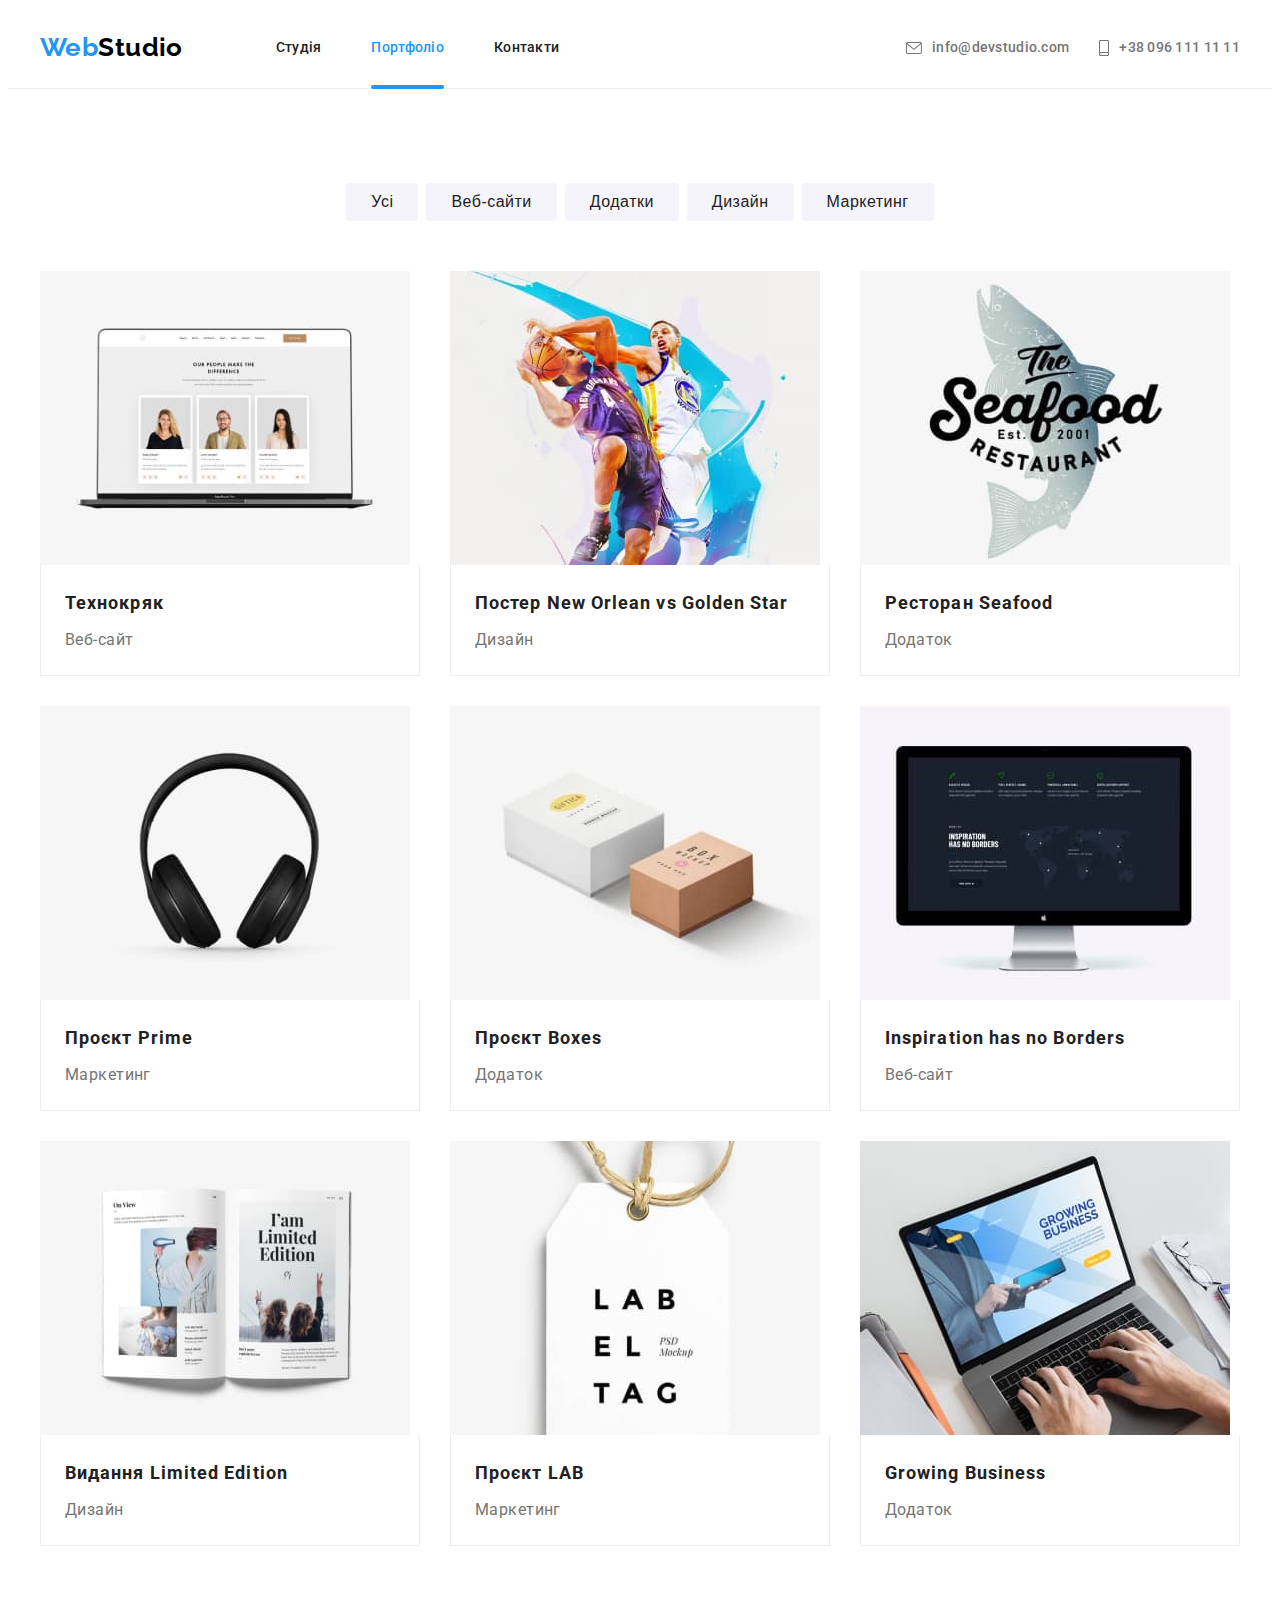
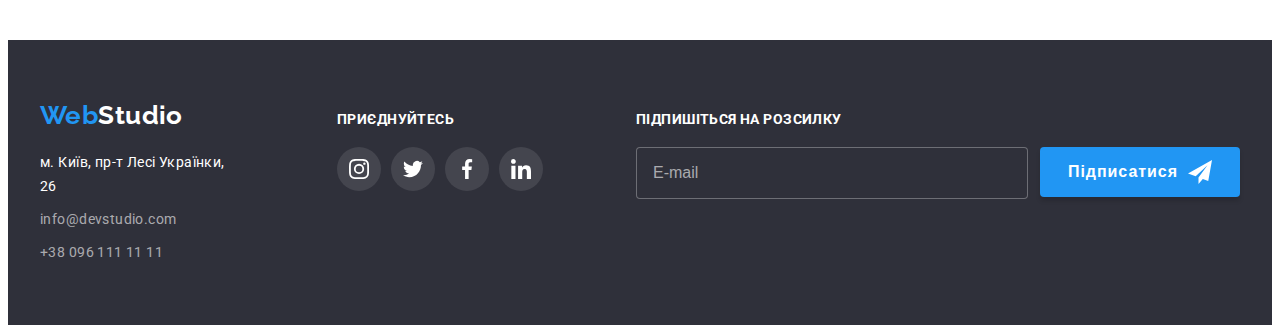
==== portfolio.html @ 3e754201 "clone" ====
<!DOCTYPE html>
<html lang="uk">
  <head>
    <meta charset="UTF-8" />
    <meta http-equiv="X-UA-Compatible" content="IE=edge" />
    <meta name="viewport" content="width=device-width, initial-scale=1.0" />
    <title>Портфоліо</title>
    <link rel="preconnect" href="https://fonts.googleapis.com" />
    <link rel="preconnect" href="https://fonts.gstatic.com" crossorigin />
    <link
      href="https://fonts.googleapis.com/css2?family=Raleway:wght@700&family=Roboto:wght@400;500;700;900&display=swap"
      rel="stylesheet"
    />
    <link
      rel="stylesheet"
      href="https://cdnjs.cloudflare.com/ajax/libs/modern-normalize/1.1.0/modern-normalize.min.css"
      integrity="sha512-wpPYUAdjBVSE4KJnH1VR1HeZfpl1ub8YT/NKx4PuQ5NmX2tKuGu6U/JRp5y+Y8XG2tV+wKQpNHVUX03MfMFn9Q=="
      crossorigin="anonymous"
      referrerpolicy="no-referrer"
    />
    <link rel="stylesheet" href="./css/main.min.css" />
  </head>

  <body class="page">
    <!-- Header -->
    <header class="header">
      <div class="container header--container">
        <a href="./index.html" class="logo-header link" lang="en"
          ><span class="logo-header__accent">Web</span>Studio</a
        >

        <nav class="nav">
          <ul class="site-nav list">
            <li class="site-nav__item">
              <a href="./index.html" class="site-nav__link link">Студія</a>
            </li>
            <li class="site-nav__item">
              <a href="./portfolio.html" class="site-nav__link site-nav__link--current link">Портфоліо</a>
            </li>
            <li class="site-nav__item">
              <a href="#" class="site-nav__link link">Контакти</a>
            </li>
          </ul>
        </nav>

        <ul class="auth-nav list">
          <li class="auth-nav__item">
            <a href="mailto:info@devstudio.com" class="auth-nav__link link">
              <svg class="auth-nav__icon" width="16" height="12">
                <use href="./images/icons.svg#icon-mail"></use>
              </svg>

              info@devstudio.com
            </a>
          </li>

          <li class="auth-nav__item">
            <a href="tel:+380961111111" class="auth-nav__link link">
              <svg class="auth-nav__icon" width="10" height="16">
                <use href="./images/icons.svg#icon-tel"></use>
              </svg>
              +38 096 111 11 11</a
            >
          </li>
        </ul>
      </div>
    </header>

    <main>
      <!-- Filtr -->
      <section class="section">
        <div class="container filtr">
          <h1 class="visually-hidden">Портфоліо</h1>
          <ul class="filtr-list list">
            <li class="filtr-item">
              <button type="button" class="button secondary">Усі</button>
            </li>
            <li class="filtr-item">
              <button type="button" class="button secondary">Веб-сайти</button>
            </li>
            <li class="filtr-item">
              <button type="button" class="button secondary">Додатки</button>
            </li>
            <li class="filtr-item">
              <button type="button" class="button secondary">Дизайн</button>
            </li>
            <li class="filtr-item">
              <button type="button" class="button secondary">Маркетинг</button>
            </li>
          </ul>
        </div>

        <!-- Projects -->
        <div class="container projects">
          <ul class="projects-list list">
            <li class="projects-item">
              <a href="#" class="projects-link link">
                <div class="projects-thumb">
                  <img
                    class="projects-image"
                    src="./images/portfolio/project-one.jpg"
                    alt="Веб-сайт Технокряк"
                    width="370"
                    height="294"
                  />
                    <p class="projects-overlay-text">
                      Ресурс пропонує комплексні пропозиції з різним рівнем функціоналу та сервісів.
                      Все це дозволить відвідувачу отримати вичерпні відомості про компанію чи
                      приватну особу.
                    </p>
                </div>
                <div class="projects-name">
                  <h2 class="projects-title">Технокряк</h2>
                  <p class="projects-text">Веб-сайт</p>
                </div>
              </a>
            </li>

            <li class="projects-item">
              <a href="#" class="projects-link link">
                <div class="projects-thumb">
                  <img
                    class="projects-image"
                    src="./images/portfolio/project-two.jpg"
                    alt="Постер New Orlean vs Golden Star"
                    width="370"
                    height="294"
                  />
                    <p class="projects-overlay-text">
                      Ресурс пропонує комплексні пропозиції з різним рівнем функціоналу та сервісів.
                      Все це дозволить відвідувачу отримати вичерпні відомості про компанію чи
                      приватну особу.
                    </p>
                </div>
                
                <div class="projects-name">
                  <h2 class="projects-title">Постер New Orlean vs Golden Star</h2>
                  <p class="projects-text">Дизайн</p>
                </div>
              </a>
            </li>

            <li class="projects-item">
              <a href="#" class="projects-link link">
                <div class="projects-thumb">
                  <img
                    class="projects-image"
                    src="./images/portfolio/project-three.jpg"
                    alt="Ресторан Seafood"
                    width="370"
                    height="294"
                  />
                    <p class="projects-overlay-text">
                      Ресурс пропонує комплексні пропозиції з різним рівнем функціоналу та сервісів.
                      Все це дозволить відвідувачу отримати вичерпні відомості про компанію чи
                      приватну особу.
                    </p>
                </div>
                
                <div class="projects-name">
                  <h2 class="projects-title">Ресторан Seafood</h2>
                  <p class="projects-text">Додаток</p>
                </div>
              </a>
            </li>

            <li class="projects-item">
              <a href="#" class="projects-link link">
                <div class="projects-thumb">
                  <img
                    class="projects-image"
                    src="./images/portfolio/project-four.jpg"
                    alt="Проєкт Prime"
                    width="370"
                    height="294"
                  />
                    <p class="projects-overlay-text">
                      Ресурс пропонує комплексні пропозиції з різним рівнем функціоналу та сервісів.
                      Все це дозволить відвідувачу отримати вичерпні відомості про компанію чи
                      приватну особу.
                    </p>
                </div>

                <div class="projects-name">
                  <h2 class="projects-title">Проєкт Prime</h2>
                  <p class="projects-text">Маркетинг</p>
                </div>
              </a>
            </li>

            <li class="projects-item">
              <a href="#" class="projects-link link">
                <div class="projects-thumb">
                  <img
                    class="projects-image"
                    src="./images/portfolio/project-five.jpg"
                    alt="Проєкт Boxes"
                    width="370"
                    height="294"
                  />
                    <p class="projects-overlay-text">
                      Ресурс пропонує комплексні пропозиції з різним рівнем функціоналу та сервісів.
                      Все це дозволить відвідувачу отримати вичерпні відомості про компанію чи
                      приватну особу.
                    </p>
                </div>

                <div class="projects-name">
                  <h2 class="projects-title">Проєкт Boxes</h2>
                  <p class="projects-text">Додаток</p>
                </div>
              </a>
            </li>

            <li class="projects-item">
              <a href="#" class="projects-link link">
                <div class="projects-thumb">
                  <img
                    class="projects-image"
                    src="./images/portfolio/project-six.jpg"
                    alt="Inspiration has no Borders"
                    width="370"
                    height="294"
                  />
                    <p class="projects-overlay-text">
                      Ресурс пропонує комплексні пропозиції з різним рівнем функціоналу та сервісів.
                      Все це дозволить відвідувачу отримати вичерпні відомості про компанію чи
                      приватну особу.
                    </p>
                </div>

                <div class="projects-name">
                  <h2 class="projects-title">Inspiration has no Borders</h2>
                  <p class="projects-text">Веб-сайт</p>
                </div>
              </a>
            </li>

            <li class="projects-item">
              <a href="#" class="projects-link link">
                <div class="projects-thumb">
                  <img
                    class="projects-image"
                    src="./images/portfolio/project-seven.jpg"
                    alt="Видання Limited Edition"
                    width="370"
                    height="294"
                  />
                    <p class="projects-overlay-text">
                      Ресурс пропонує комплексні пропозиції з різним рівнем функціоналу та сервісів.
                      Все це дозволить відвідувачу отримати вичерпні відомості про компанію чи
                      приватну особу.
                    </p>
                </div>

                <div class="projects-name">
                  <h2 class="projects-title">Видання Limited Edition</h2>
                  <p class="projects-text">Дизайн</p>
                </div>
              </a>
            </li>

            <li class="projects-item">
              <a href="#" class="projects-link link">
                <div class="projects-thumb">
                  <img
                    class="projects-image"
                    src="./images/portfolio/project-eight.jpg"
                    alt="Проєкт LAB"
                    width="370"
                    height="294"
                  />
                    <p class="projects-overlay-text">
                      Ресурс пропонує комплексні пропозиції з різним рівнем функціоналу та сервісів.
                      Все це дозволить відвідувачу отримати вичерпні відомості про компанію чи
                      приватну особу.
                    </p>
                </div>
                <div class="projects-name">
                  <h2 class="projects-title">Проєкт LAB</h2>
                  <p class="projects-text">Маркетинг</p>
                </div>
              </a>
            </li>

            <li class="projects-item">
              <a href="#" class="projects-link link">
                <div class="projects-thumb">
                  <img
                    class="projects-image"
                    src="./images/portfolio/project-nine.jpg"
                    alt="Growing Business"
                    width="370"
                    height="294"
                  />
                    <p class="projects-overlay-text">
                      Ресурс пропонує комплексні пропозиції з різним рівнем функціоналу та сервісів.
                      Все це дозволить відвідувачу отримати вичерпні відомості про компанію чи
                      приватну особу.
                    </p>
                </div>

                <div class="projects-name">
                  <h2 class="projects-title">Growing Business</h2>
                  <p class="projects-text">Додаток</p>
                </div>
              </a>
            </li>
          </ul>
        </div>
      </section>
    </main>

    <!-- Footer -->
    <footer class="page-footer">
      <div class="footer container">
        <div class="section-adress">
          <a href="./index.html" class="logo-footer link" lang="en"
            ><span class="accent">Web</span>Studio</a
          >

          <address>
            <ul class="adress-list list">
              <li class="adress-item">
                <a
                  href="https://goo.gl/maps/Ga38fahrQ6ZwUitU9"
                  target="_blank"
                  rel="noopener noreferrer"
                  class="adress-map link"
                  >м. Київ, пр-т Лесі Українки, 26</a
                >
              </li>

              <li class="adress-item">
                <a href="mailto:info@devstudio.com" class="auth-mail link">info@devstudio.com</a>
              </li>

              <li class="adress-item">
                <a href="tel:+380961111111" class="auth-tel link">+38 096 111 11 11</a>
              </li>
            </ul>
          </address>
        </div>

        <div>
          <span class="active-social">Приєднуйтесь</span>
          <ul class="footer-social-list list">
            <li class="footer-social-item">
              <a href="#" target="_blank" rel="noopener noreferrer" class="footer-social-link">
                <svg width="20" height="20" class="social-icon">
                  <use href="./images/icons.svg#icon-instagram"></use>
                </svg>
              </a>
            </li>

            <li class="footer-social-item">
              <a href="#" target="_blank" rel="noopener noreferrer" class="footer-social-link">
                <svg width="20" height="20" class="social-icon">
                  <use href="./images/icons.svg#icon-twitter"></use>
                </svg>
              </a>
            </li>

            <li class="footer-social-item">
              <a href="#" target="_blank" rel="noopener noreferrer" class="footer-social-link">
                <svg width="20" height="20" class="social-icon">
                  <use href="./images/icons.svg#icon-facebook"></use>
                </svg>
              </a>
            </li>

            <li class="footer-social-item">
              <a href="#" target="_blank" rel="noopener noreferrer" class="footer-social-link">
                <svg width="20" height="20" class="social-icon">
                  <use href="./images/icons.svg#icon-linkedin"></use>
                </svg>
              </a>
            </li>
          </ul>
        </div>
        <div class="push">
          <span class="push-mail">Підпишіться на розсилку</span>
          <form class="footer-form js-speaker-form">
            <label class="footer-label">
              <input type="email" name="email" class="footer-input" placeholder="E-mail" />
            </label>
            <button type="submit" class="button primary push">
              Підписатися
              <svg width="24" height="24" class="push-icon">
                <use href="./images/icons.svg#icon-send"></use>
              </svg>
            </button>
          </form>
        </div>
      </div>
    </footer>
  </body>
</html>
---- css/main.min.css ----
:root{--primary-text-color: #757575;--title-text-color: #212121;--accent-color: #2196f3;--white-color: #ffffff;--background-grey-color: #f5f4fa;--footer-background-color: #2f303a;--black-color: #000000;--black-opacity-color: rgba(255, 255, 255, 0.6);--modal-comment-placeholder: rgba(117, 117, 117, 0.5);--background-active-button: #188ce8;--background-footer-icon: rgba(255, 255, 255, 0.1);--background-item-work: rgba(47, 48, 58, 0.8);--background-hero: #c4c4c4;--background-item-projects: rgba(33, 150, 243, 0.9);--background-backdrop: rgba(0, 0, 0, 0.2);--projects-border-color: #eeeeee;--client-icon-color: #afb1b8;--border-color-btn-modal: rgba(0, 0, 0, 0.1);--border-color-btn-push-mail: rgba(255, 255, 255, 0.3);--border-modal-input: rgba(33, 33, 33, 0.2);--button-shadow: 0px 4px 4px rgba(0, 0, 0, 0.15);--team-card-shadow: 0px 1px 3px rgba(0, 0, 0, 0.12), 0px 1px 1px rgba(0, 0, 0, 0.14), 0px 2px 1px rgba(0, 0, 0, 0.2);--project-card-shadow: 0px 1px 1px rgba(0, 0, 0, 0.12), 0px 4px 4px rgba(0, 0, 0, 0.06), 1px 4px 6px rgba(0, 0, 0, 0.16);--filtr-card-shadow: 0px 3px 1px rgba(0, 0, 0, 0.1), 0px 1px 2px rgba(0, 0, 0, 0.08), 0px 2px 2px rgba(0, 0, 0, 0.12);--modal-shadow: 0px 1px 3px rgba(0, 0, 0, 0.12), 0px 1px 1px rgba(0, 0, 0, 0.14), 0px 2px 1px rgba(0, 0, 0, 0.2);--list-gap: 30px;--social-gap: 10px;--filtr-gap: 8px;--timing-function: cubic-bezier(0.4, 0, 0.2, 1)}.button.secondary,.button.primary{border-radius:4px;color:var(--title-text-color);background-color:var(--white-color);text-align:center;border:none}.section-title,.team__title,.work__title,.feature__title{margin-bottom:50px;color:var(--title-text-color);font-size:36px;line-height:1.17;text-align:center}.container{margin-left:auto;margin-right:auto;padding-left:15px;padding-right:15px;width:1200px}.section{padding-top:94px;padding-bottom:94px}.link{text-decoration:none;text-transform:none}.list{margin:0;padding:0;list-style:none}.button{border-radius:4px;color:var(--title-text-color);background-color:var(--white-color);text-align:center;border:none}.section-title{margin-bottom:50px;color:var(--title-text-color);font-size:36px;line-height:1.17;text-align:center}body{background-color:var(--white-color);color:var(--primary-text-color);font-family:"Roboto",sans-serif;font-size:14px;line-height:1.71;letter-spacing:.03em}h1,h2,h3,h4,h5,h6,p{margin-top:0;margin-bottom:0}img{display:block;max-width:100%;height:auto}button{cursor:pointer}.visually-hidden{position:absolute;white-space:nowrap;width:1px;height:1px;overflow:hidden;border:0;padding:0;clip:rect(0 0 0 0);-webkit-clip-path:inset(50%);clip-path:inset(50%);margin:-1px}header{border-bottom:1px solid #ececec}.header--container{display:flex;align-items:center}.logo-header{margin-right:93px;padding-top:24px;padding-bottom:25px;color:var(--black-color);font-family:"Raleway",sans-serif;font-weight:700;font-size:26px;line-height:1.19}.logo-header__accent{color:var(--accent-color)}.nav{display:flex;align-items:center}.site-nav{display:flex;gap:50px}.site-nav__link{position:relative;display:block;padding-top:32px;padding-bottom:32px;color:var(--title-text-color);font-weight:500;font-size:14px;line-height:1.14;letter-spacing:.02em;transition:color 250ms var(--timing-function)}.site-nav__link::after,.site-nav__link--current::after{position:absolute;bottom:-1px;left:0;width:100%;height:4px;content:"";background-color:var(--accent-color);border-radius:2px;transform:scaleX(0);transition:transform 250ms var(--timing-function)}.site-nav__link--current::after{transform:scaleX(1)}.site-nav__link:hover::after,.site-nav__link:focus::after{transform:scaleX(1)}.site-nav__link:hover,.site-nav__link:focus,.site-nav__link--current{color:var(--accent-color)}.auth-nav{display:flex;gap:30px;margin-left:auto}.auth-nav__link{display:flex;align-items:center;padding-top:32px;padding-bottom:32px;color:var(--primary-text-color);font-weight:500;font-size:14px;line-height:1.14;letter-spacing:.02em;transition:color 250ms var(--timing-function)}.auth-nav__link:hover,.auth-nav__link:focus{color:var(--accent-color)}.auth-nav__icon{margin-right:10px;fill:currentColor;transition:fill 250ms var(--timing-function)}.auth-nav__icon:hover,.auth-nav__icon:focus{fill:var(--accent-color)}.hero{padding-top:200px;padding-bottom:200px;margin-left:auto;margin-right:auto;height:600px;max-width:1600px;background-color:var(--background-hero);background-image:linear-gradient(to right, rgba(47, 48, 58, 0.4), rgba(47, 48, 58, 0.4)),url(../images/hero-background.jpg);background-position:center;background-color:var(--footer-background-color);text-align:center}.hero__title{margin-bottom:30px;color:var(--white-color);font-weight:900;font-size:44px;line-height:1.36;letter-spacing:.06em;text-transform:uppercase}.feature{padding-bottom:0}.feature__list{display:flex;gap:var(--list-gap)}.feature__item{flex-basis:calc((100% - 3*var(--list-gap))/4)}.feature__icon{display:flex;justify-content:center;align-items:center;margin-bottom:30px;height:120px;background-color:var(--background-grey-color)}.feature__title{margin-bottom:10px;color:var(--title-text-color);font-size:14px;line-height:1.14;text-transform:uppercase}.work__list{display:flex;gap:var(--list-gap)}.work__item{flex-basis:calc((100% - 2*var(--list-gap))/3)}.work-thumb{position:relative}.work-thumb__text{position:absolute;width:100%;bottom:0;right:0;padding-top:27px;padding-bottom:27px;font-weight:700;line-height:1.14;text-align:center;text-transform:uppercase;color:var(--white-color);background-color:var(--background-item-work)}.team{background-color:var(--background-grey-color)}.team__list{display:flex;gap:var(--list-gap)}.team__item{flex-basis:calc((100% - 3*var(--list-gap))/4);background-color:var(--white-color);box-shadow:var(--team-card-shadow);border-radius:0px 0px 4px 4px}.team__card{padding:30px 32px;text-align:center}.team__card-title{margin-bottom:10px;color:var(--title-text-color);font-weight:500;font-size:16px;line-height:1.19}.team__card-text{margin-bottom:16px;font-size:16px;line-height:1.19}.team-social{display:flex;gap:var(--social-gap);justify-content:center}.team-social__item{flex-basis:calc((100% - 3*var(--social-gap))/4)}.team-social__link{display:flex;justify-content:center;align-items:center;width:44px;height:44px;color:var(--client-icon-color);background-color:var(--white-color);border-radius:50%;transition:background-color 250ms var(--timing-function)}.team-social__link svg{transition:fill 250ms var(--timing-function)}.team-social__link:hover,.team-social__link:focus{background-color:var(--background-active-button)}.team-social__link:hover svg,.team-social__link:focus svg{fill:var(--white-color)}.team-social__icon{fill:currentColor}.client-list{display:flex;justify-content:center;gap:var(--list-gap)}.client-item{flex-basis:calc((100% - 5*var(--list-gap))/6)}.client-link{display:flex;justify-content:center;align-items:center;height:92px;border:1px solid var(--client-icon-color);border-radius:4px;color:var(--client-icon-color);transition:border 250ms var(--timing-function)}.client-link:hover,.client-link:focus{border:1px solid var(--accent-color)}.client-icon{fill:currentColor}.client-link svg{transition:color 250ms var(--timing-function)}.client-link:hover svg,.client-link:focus svg{color:var(--accent-color)}.page-footer{padding-top:60px;padding-bottom:60px;color:var(--white-color);background-color:var(--footer-background-color)}.footer{display:flex;align-items:baseline;gap:93px}.logo-footer{display:inline-block;margin-bottom:20px;color:var(--white-color);font-family:"Raleway",sans-serif;font-weight:700;font-size:26px;line-height:1.19}.accent{color:var(--accent-color)}.adress-map{color:var(--white-color);font-style:normal;transition:color 250ms var(--timing-function)}.adress-item:not(:last-child){margin-bottom:9px}.auth-mail,.auth-tel{color:var(--black-opacity-color);font-style:normal;transition:color 250ms var(--timing-function)}.adress-map:hover,.adress-map:focus,.auth-mail:hover,.auth-mail:focus,.auth-tel:hover,.auth-tel:focus{color:var(--accent-color)}.active-social{display:block;margin-bottom:20px;font-weight:700;line-height:1.1429;letter-spacing:.03em;text-transform:uppercase}.footer-social-list{display:flex;gap:var(--social-gap);justify-content:center}.footer-social-item{flex-basis:calc((100% - 3*var(--social-gap))/4)}.footer-social-link{display:flex;justify-content:center;align-items:center;width:44px;height:44px;color:var(--white-color);background-color:var(--background-footer-icon);border-radius:50%;transition:background-color 250ms var(--timing-function)}.social-icon{fill:currentColor}.footer-social-link:hover,.footer-social-link:focus{background-color:var(--background-active-button)}.push-mail{display:block;margin-bottom:20px;font-weight:700;line-height:1.1429;letter-spacing:.03em;text-transform:uppercase}.footer-form{display:flex}.footer-label{margin-right:12px}.footer-input{width:358px;padding:15px 16px;border:1px solid var(--border-color-btn-push-mail);border-radius:4px;background-color:var(--footer-background-color);transition:border-color 250ms var(--timing-function),outline 250ms var(--timing-function)}.footer-input:focus{border-color:var(--accent-color);outline:var(--accent-color)}.footer-input::-moz-placeholder{font-size:16px;line-height:1.25;color:var(--black-opacity-color)}.footer-input:-ms-input-placeholder{font-size:16px;line-height:1.25;color:var(--black-opacity-color)}.footer-input::placeholder,.footer-input{font-size:16px;line-height:1.25;color:var(--black-opacity-color)}.push-icon{margin-left:10px}.button.primary{min-width:216px;height:50px;color:var(--white-color);background-color:var(--accent-color);font-weight:700;font-size:16px;line-height:1.88;letter-spacing:.06em;box-shadow:var(--button-shadow);transition:background-color 250ms var(--timing-function),box-shadow 250ms var(--timing-function)}.button.primary:hover,.button.primary:focus{background-color:var(--background-active-button);box-shadow:var(--button-shadow)}.button.push{min-width:200px;display:flex;justify-content:center;align-items:center}.button.push:hover,.button.push:focus{background-color:var(--background-active-button);box-shadow:var(--button-shadow)}.button.secondary{padding:6px 25px;color:var(--title-text-color);background-color:var(--background-grey-color);font-weight:500;font-size:16px;line-height:1.63;letter-spacing:.03em;transition:color 250ms var(--timing-function),background-color 250ms var(--timing-function),box-shadow 250ms var(--timing-function)}.button.secondary:hover,.button.secondary:focus{color:var(--white-color);background-color:var(--accent-color);box-shadow:var(--filtr-card-shadow)}.backdrop{position:fixed;top:0;left:0;width:100%;height:100%;background-color:var(--background-backdrop);opacity:1;transition:opacity 250ms var(--timing-function),visibility 250ms var(--timing-function)}.backdrop.is-hidden{opacity:0;visibility:hidden;pointer-events:none}.modal{position:absolute;top:50%;left:50%;transform:translate(-50%, -50%) scale(1);min-width:528px;min-height:581px;padding:40px;background-color:var(--white-color);box-shadow:var(--modal-shadow);border-radius:4px;opacity:1;transition:transform 250ms var(--timing-function),opacity 250ms var(--timing-function)}.backdrop.is-hidden .modal{transform:translate(-50%, -50%) scale(0);opacity:0}.modal-button{position:absolute;top:8px;right:8px;display:flex;justify-content:center;align-items:center;width:30px;height:30px;background-color:var(--white-color);border:1px solid var(--border-color-btn-modal);border-radius:50%;transition:color 250ms var(--timing-function)}.modal-button:hover,.modal-button:focus{color:var(--accent-color)}.modal-icon-close{fill:currentColor}.modal-text{display:block;margin-bottom:12px;font-size:20px;line-height:1.15;color:var(--title-text-color);text-align:center}.modal-field{display:flex;position:relative;flex-direction:column;margin-bottom:10px;font-size:12px;line-height:1.1667;letter-spacing:.01em}.modal-field:nth-of-type(4n){margin-bottom:20px}.modal-field:focus-within>.modal-icon{fill:var(--accent-color)}.modal-label{margin-bottom:4px}.modal-input{padding:11px 40px;border:1px solid var(--border-modal-input);border-radius:4px;transition:border-color 250ms var(--timing-function),outline 250ms var(--timing-function)}.modal-input:focus{border-color:var(--accent-color);outline:var(--accent-color)}.modal-icon{position:absolute;top:50%;left:12px;fill:var(--title-text-color);transition:fill 250ms var(--timing-function)}.modal-comment{margin-top:4px;width:448px;height:120px;resize:none;border:1px solid var(--border-modal-input);border-radius:4px;padding:12px 16px;transition:border-color 250ms var(--timing-function),outline 250ms var(--timing-function)}.modal-comment::-moz-placeholder{font-size:12px;line-height:14px;letter-spacing:.01em;color:var(--modal-comment-placeholder)}.modal-comment:-ms-input-placeholder{font-size:12px;line-height:14px;letter-spacing:.01em;color:var(--modal-comment-placeholder)}.modal-comment::placeholder{font-size:12px;line-height:14px;letter-spacing:.01em;color:var(--modal-comment-placeholder)}.modal-comment:focus{border-color:var(--accent-color);outline:var(--accent-color)}.checkbox-field{display:flex;align-items:center;padding-left:11px;margin-bottom:30px}.checkbox{-webkit-appearance:none;-moz-appearance:none;appearance:none;position:absolute}.checkbox:checked+.checkbox-icon{background-color:var(--accent-color);border-color:rgba(0,0,0,0)}.checkbox:focus+.checkbox-icon{box-shadow:var(--button-shadow)}.checkbox-icon{display:inline-block;width:16px;height:15px;border:2px solid var(--title-text-color);border-radius:2px;cursor:pointer}.checkbox-label{margin-left:8px;margin-right:8px}.checkbox-link{position:relative;display:block;color:var(--accent-color);text-decoration:none}.checkbox-link::after{position:absolute;bottom:3px;left:0;content:"";width:100%;height:1px;background-color:var(--accent-color)}.modal-form .button{margin:0 auto}.filtr-list{display:flex;gap:8px;justify-content:center;margin-bottom:50px}.section .projects{padding-top:0}.projects-list{display:flex;flex-wrap:wrap;gap:var(--list-gap)}.projects-item{flex-basis:calc((100% - 2*var(--list-gap))/3)}.projects-link{display:block;transition:box-shadow 250ms var(--timing-function)}.projects-link:hover,.projects-link:focus{box-shadow:var(--project-card-shadow)}.projects-thumb{position:relative;overflow:hidden}.projects-overlay-text{position:absolute;top:0;width:100%;height:100%;display:flex;align-items:center;padding-left:24px;padding-right:24px;font-size:18px;line-height:1.55;color:var(--white-color);background-color:var(--background-item-projects);overflow:auto;transform:translateY(100%);transition:transform 250ms var(--timing-function)}.projects-link:hover .projects-overlay-text,.projects-link:focus .projects-overlay-text{transform:translateY(0)}.projects-name{padding:20px 24px;border:1px solid var(--projects-border-color);border-top:none}.projects-title{margin-bottom:4px;color:var(--title-text-color);font-size:18px;line-height:2;letter-spacing:.06em}.projects-text{color:var(--primary-text-color);font-size:16px;line-height:1.88}/*# sourceMappingURL=main.min.css.map */
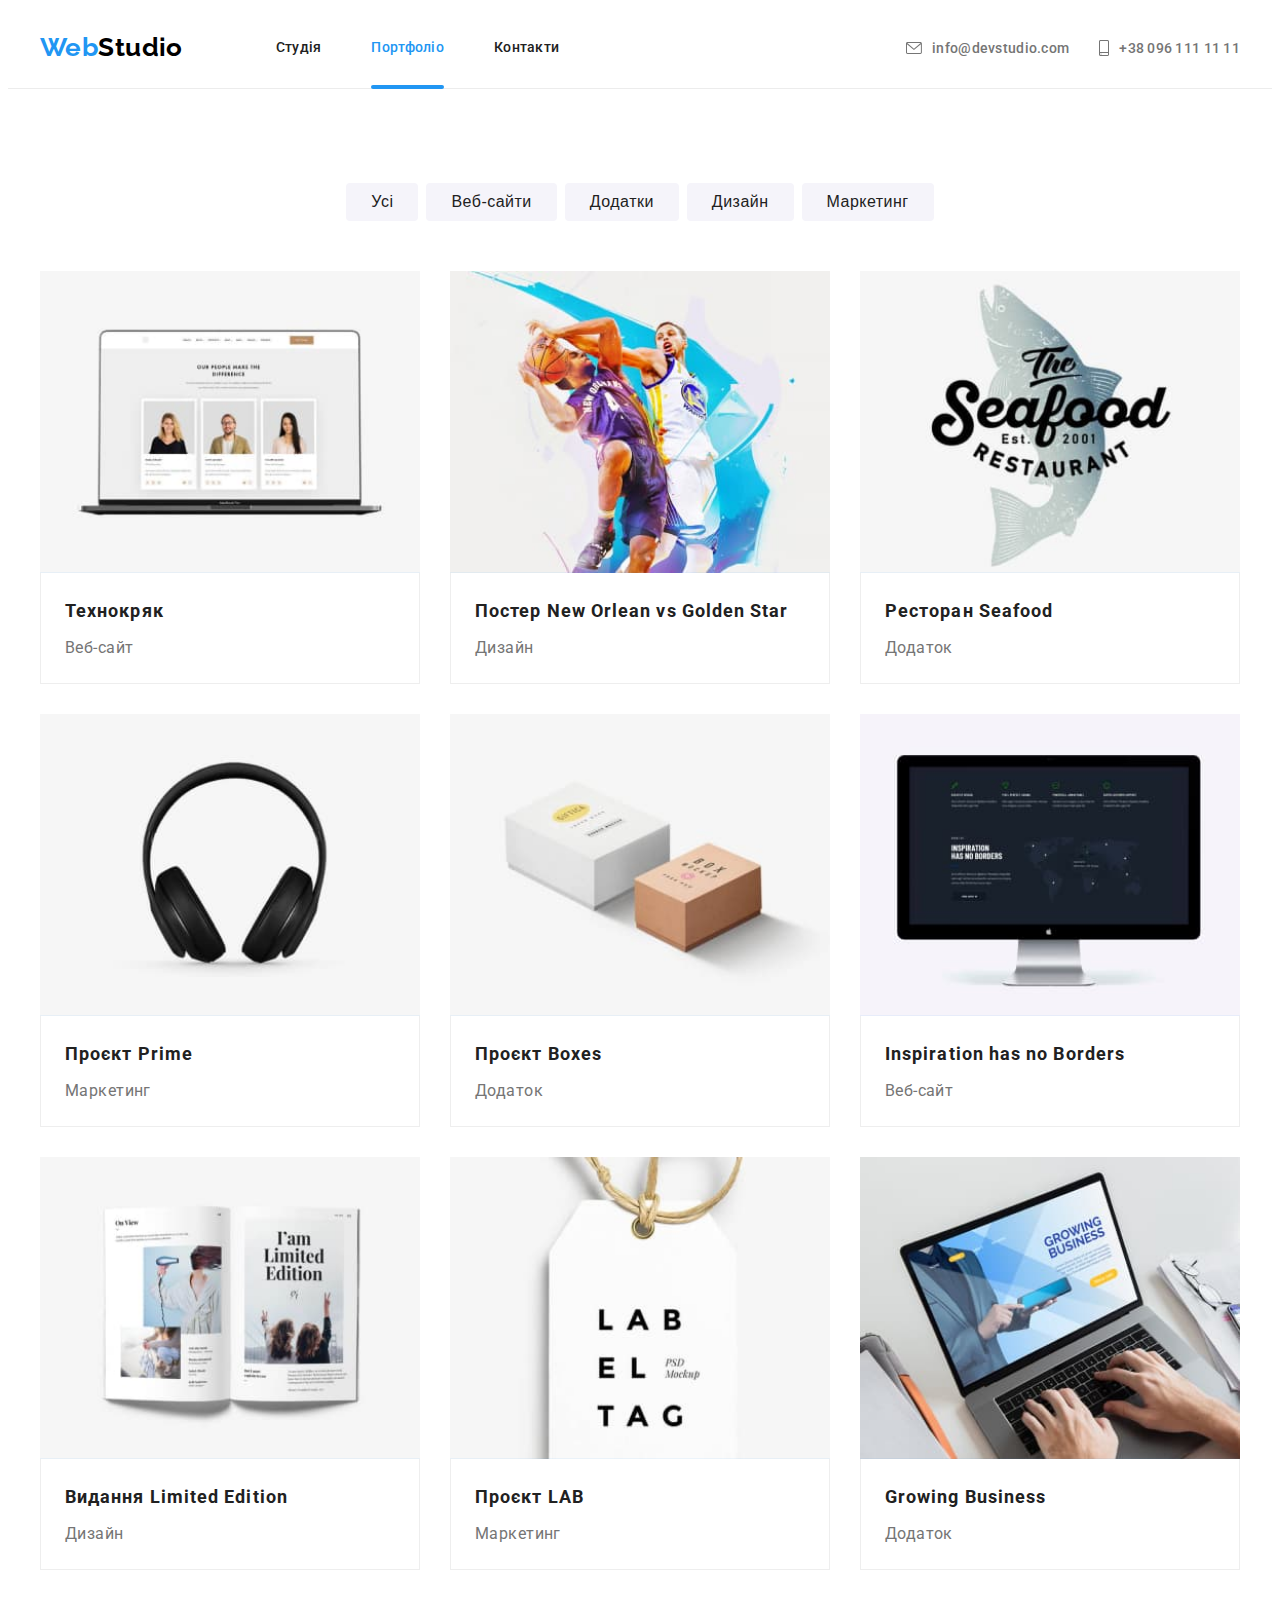
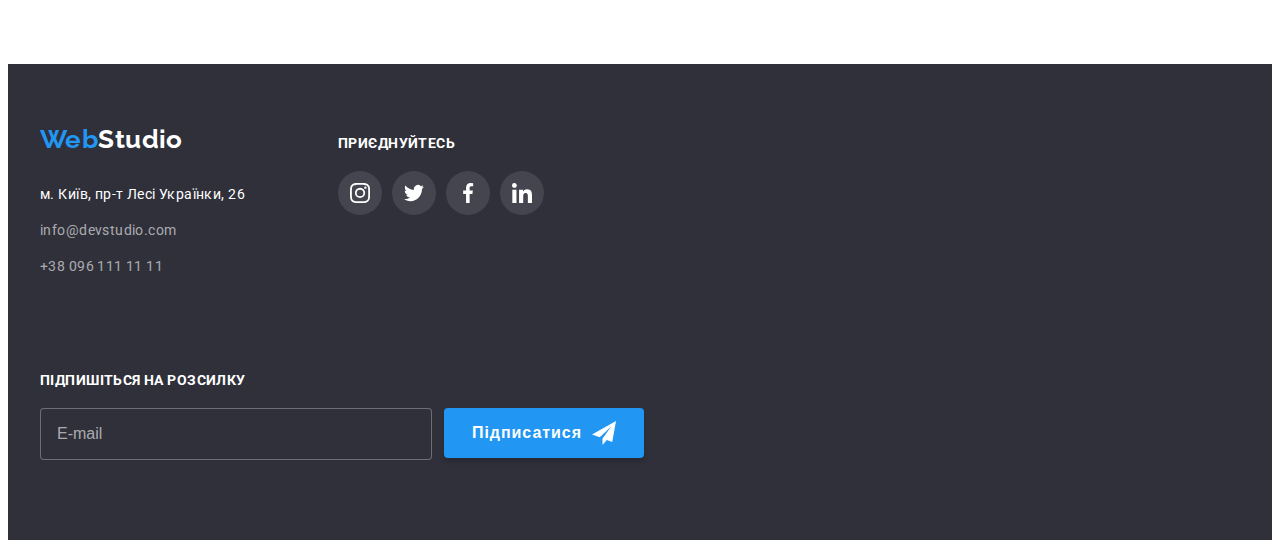
==== commit 7112ab09: "add filter (JS) in portfolio page" ====
--- a/portfolio.html
+++ b/portfolio.html
@@ -63,6 +63,50 @@
             >
           </li>
         </ul>
+        <button type="button" class="button menu-open" data-menu-open>
+          <svg width="40" height="40" class="menu-open__icon">
+            <use href="./images/icons.svg#icon-menu-open"></use>
+          </svg>
+        </button>
+      </div>
+
+      <div class="mob-menu is-hidden" data-menu>
+        <button type="button" class="button menu-close" data-menu-close>
+          <svg width="40" height="40" class="menu-close__icon">
+            <use href="./images/icons.svg#icon-menu-close"></use>
+          </svg>
+        </button>
+        <nav class="nav-menu">
+          <ul class="site-menu list">
+            <li class="site-menu__item">
+              <a href="./index.html" class="site-menu__link link"
+                >Студія</a
+              >
+            </li>
+            <li class="site-menu__item">
+              <a href="./portfolio.html" class="site-menu__link site-menu__link--current link">Портфоліо</a>
+            </li>
+            <li class="site-menu__item">
+              <a href="#" class="site-menu__link link">Контакти</a>
+            </li>
+          </ul>
+        </nav>
+        <ul class="auth-menu list">
+          <li class="auth-menu__item">
+            <a href="tel:+380961111111" class="auth-menu__link link tel"> +38 096 111 11 11</a>
+          </li>
+          <li class="auth-nav__item">
+            <a href="mailto:info@devstudio.com" class="auth-menu__link link mail">
+              info@devstudio.com
+            </a>
+          </li>
+        </ul>
+        <ul class="menu-social list">
+          <li class="menu-social__item"><a href="#" class="menu-social__link link">Instagram</a></li>
+          <li class="menu-social__item"><a href="#" class="menu-social__link link">Twitter</a></li>
+          <li class="menu-social__item"><a href="#" class="menu-social__link link">Facebook</a></li>
+          <li class="menu-social__item"><a href="#" class="menu-social__link link">LinkedIn</a></li>
+        </ul>
       </div>
     </header>
 
@@ -73,19 +117,19 @@
           <h1 class="visually-hidden">Портфоліо</h1>
           <ul class="filtr-list list">
             <li class="filtr-item">
-              <button type="button" class="button secondary">Усі</button>
+              <button type="button" class="button secondary" data-category="all">Усі</button>
             </li>
             <li class="filtr-item">
-              <button type="button" class="button secondary">Веб-сайти</button>
+              <button type="button" class="button secondary" data-category="web">Веб-сайти</button>
             </li>
             <li class="filtr-item">
-              <button type="button" class="button secondary">Додатки</button>
+              <button type="button" class="button secondary" data-category="app">Додатки</button>
             </li>
             <li class="filtr-item">
-              <button type="button" class="button secondary">Дизайн</button>
+              <button type="button" class="button secondary" data-category="design">Дизайн</button>
             </li>
             <li class="filtr-item">
-              <button type="button" class="button secondary">Маркетинг</button>
+              <button type="button" class="button secondary" data-category="marketing">Маркетинг</button>
             </li>
           </ul>
         </div>
@@ -93,16 +137,35 @@
         <!-- Projects -->
         <div class="container projects">
           <ul class="projects-list list">
-            <li class="projects-item">
-              <a href="#" class="projects-link link">
-                <div class="projects-thumb">
-                  <img
-                    class="projects-image"
-                    src="./images/portfolio/project-one.jpg"
+            <li class="projects-item" data-category="web">
+              <a href="#" class="projects-link link">
+                <div class="projects-thumb">
+                  <picture>
+                    <source
+                      srcset="./images/portfolio/project-one.jpg 1x, ./images/portfolio/project-one-2x.jpg 2x"
+                      media="(min-width: 1200px)"
+                    />
+                    <source
+                      srcset="
+                        ./images/portfolio/project-one-tab.jpg    1x,
+                        ./images/portfolio/project-one-tab-2x.jpg 2x
+                      "
+                      media="(min-width: 768px)"
+                    />
+                    <source
+                      srcset="
+                        ./images/portfolio/project-one-mob.jpg    1x,
+                        ./images/portfolio/project-one-mob-2x.jpg 2x
+                      "
+                      media="(max-width: 767px)"
+                    />
+                    <img
+                    class="projects-image"
+                    src="./images/portfolio/project-one-mob.jpg"
                     alt="Веб-сайт Технокряк"
-                    width="370"
-                    height="294"
-                  />
+                    width="450"
+                  />
+                  </picture>
                     <p class="projects-overlay-text">
                       Ресурс пропонує комплексні пропозиції з різним рівнем функціоналу та сервісів.
                       Все це дозволить відвідувачу отримати вичерпні відомості про компанію чи
@@ -116,16 +179,35 @@
               </a>
             </li>
 
-            <li class="projects-item">
-              <a href="#" class="projects-link link">
-                <div class="projects-thumb">
-                  <img
-                    class="projects-image"
-                    src="./images/portfolio/project-two.jpg"
+            <li class="projects-item" data-category="design">
+              <a href="#" class="projects-link link">
+                <div class="projects-thumb">
+                  <picture>
+                    <source
+                      srcset="./images/portfolio/project-two.jpg 1x, ./images/portfolio/project-two-2x.jpg 2x"
+                      media="(min-width: 1200px)"
+                    />
+                    <source
+                      srcset="
+                        ./images/portfolio/project-two-tab.jpg    1x,
+                        ./images/portfolio/project-two-tab-2x.jpg 2x
+                      "
+                      media="(min-width: 768px)"
+                    />
+                    <source
+                      srcset="
+                        ./images/portfolio/project-two-mob.jpg    1x,
+                        ./images/portfolio/project-two-mob-2x.jpg 2x
+                      "
+                      media="(max-width: 767px)"
+                    />
+                    <img
+                    class="projects-image"
+                    src="./images/portfolio/project-two-mob.jpg"
                     alt="Постер New Orlean vs Golden Star"
-                    width="370"
-                    height="294"
-                  />
+                    width="450"
+                  />
+                  </picture>
                     <p class="projects-overlay-text">
                       Ресурс пропонує комплексні пропозиції з різним рівнем функціоналу та сервісів.
                       Все це дозволить відвідувачу отримати вичерпні відомості про компанію чи
@@ -140,16 +222,35 @@
               </a>
             </li>
 
-            <li class="projects-item">
-              <a href="#" class="projects-link link">
-                <div class="projects-thumb">
-                  <img
-                    class="projects-image"
-                    src="./images/portfolio/project-three.jpg"
+            <li class="projects-item" data-category="app">
+              <a href="#" class="projects-link link">
+                <div class="projects-thumb">
+                  <picture>
+                    <source
+                      srcset="./images/portfolio/project-three.jpg 1x, ./images/portfolio/project-three-2x.jpg 2x"
+                      media="(min-width: 1200px)"
+                    />
+                    <source
+                      srcset="
+                        ./images/portfolio/project-three-tab.jpg    1x,
+                        ./images/portfolio/project-three-tab-2x.jpg 2x
+                      "
+                      media="(min-width: 768px)"
+                    />
+                    <source
+                      srcset="
+                        ./images/portfolio/project-three-mob.jpg    1x,
+                        ./images/portfolio/project-three-mob-2x.jpg 2x
+                      "
+                      media="(max-width: 767px)"
+                    />
+                    <img
+                    class="projects-image"
+                    src="./images/portfolio/project-three-mob.jpg"
                     alt="Ресторан Seafood"
-                    width="370"
-                    height="294"
-                  />
+                    width="450"
+                  />
+                  </picture>
                     <p class="projects-overlay-text">
                       Ресурс пропонує комплексні пропозиції з різним рівнем функціоналу та сервісів.
                       Все це дозволить відвідувачу отримати вичерпні відомості про компанію чи
@@ -164,16 +265,35 @@
               </a>
             </li>
 
-            <li class="projects-item">
-              <a href="#" class="projects-link link">
-                <div class="projects-thumb">
-                  <img
-                    class="projects-image"
-                    src="./images/portfolio/project-four.jpg"
+            <li class="projects-item" data-category="marketing">
+              <a href="#" class="projects-link link">
+                <div class="projects-thumb">
+                  <picture>
+                    <source
+                      srcset="./images/portfolio/project-four.jpg 1x, ./images/portfolio/project-four-2x.jpg 2x"
+                      media="(min-width: 1200px)"
+                    />
+                    <source
+                      srcset="
+                        ./images/portfolio/project-four-tab.jpg    1x,
+                        ./images/portfolio/project-four-tab-2x.jpg 2x
+                      "
+                      media="(min-width: 768px)"
+                    />
+                    <source
+                      srcset="
+                        ./images/portfolio/project-four-mob.jpg    1x,
+                        ./images/portfolio/project-four-mob-2x.jpg 2x
+                      "
+                      media="(max-width: 767px)"
+                    />
+                    <img
+                    class="projects-image"
+                    src="./images/portfolio/project-four-mob.jpg"
                     alt="Проєкт Prime"
-                    width="370"
-                    height="294"
-                  />
+                    width="450"
+                  />
+                  </picture>
                     <p class="projects-overlay-text">
                       Ресурс пропонує комплексні пропозиції з різним рівнем функціоналу та сервісів.
                       Все це дозволить відвідувачу отримати вичерпні відомості про компанію чи
@@ -188,16 +308,35 @@
               </a>
             </li>
 
-            <li class="projects-item">
-              <a href="#" class="projects-link link">
-                <div class="projects-thumb">
-                  <img
-                    class="projects-image"
-                    src="./images/portfolio/project-five.jpg"
+            <li class="projects-item" data-category="app">
+              <a href="#" class="projects-link link">
+                <div class="projects-thumb">
+                  <picture>
+                    <source
+                      srcset="./images/portfolio/project-five.jpg 1x, ./images/portfolio/project-five-2x.jpg 2x"
+                      media="(min-width: 1200px)"
+                    />
+                    <source
+                      srcset="
+                        ./images/portfolio/project-five-tab.jpg    1x,
+                        ./images/portfolio/project-five-tab-2x.jpg 2x
+                      "
+                      media="(min-width: 768px)"
+                    />
+                    <source
+                      srcset="
+                        ./images/portfolio/project-five-mob.jpg    1x,
+                        ./images/portfolio/project-five-mob-2x.jpg 2x
+                      "
+                      media="(max-width: 767px)"
+                    />
+                    <img
+                    class="projects-image"
+                    src="./images/portfolio/project-five-mob.jpg"
                     alt="Проєкт Boxes"
-                    width="370"
-                    height="294"
-                  />
+                    width="450"
+                  />
+                  </picture>
                     <p class="projects-overlay-text">
                       Ресурс пропонує комплексні пропозиції з різним рівнем функціоналу та сервісів.
                       Все це дозволить відвідувачу отримати вичерпні відомості про компанію чи
@@ -212,16 +351,35 @@
               </a>
             </li>
 
-            <li class="projects-item">
-              <a href="#" class="projects-link link">
-                <div class="projects-thumb">
-                  <img
-                    class="projects-image"
-                    src="./images/portfolio/project-six.jpg"
+            <li class="projects-item" data-category="web">
+              <a href="#" class="projects-link link">
+                <div class="projects-thumb">
+                  <picture>
+                    <source
+                      srcset="./images/portfolio/project-six.jpg 1x, ./images/portfolio/project-six-2x.jpg 2x"
+                      media="(min-width: 1200px)"
+                    />
+                    <source
+                      srcset="
+                        ./images/portfolio/project-six-tab.jpg    1x,
+                        ./images/portfolio/project-six-tab-2x.jpg 2x
+                      "
+                      media="(min-width: 768px)"
+                    />
+                    <source
+                      srcset="
+                        ./images/portfolio/project-six-mob.jpg    1x,
+                        ./images/portfolio/project-six-mob-2x.jpg 2x
+                      "
+                      media="(max-width: 767px)"
+                    />
+                    <img
+                    class="projects-image"
+                    src="./images/portfolio/project-six-mob.jpg"
                     alt="Inspiration has no Borders"
-                    width="370"
-                    height="294"
-                  />
+                    width="450"
+                  />
+                  </picture>
                     <p class="projects-overlay-text">
                       Ресурс пропонує комплексні пропозиції з різним рівнем функціоналу та сервісів.
                       Все це дозволить відвідувачу отримати вичерпні відомості про компанію чи
@@ -236,16 +394,35 @@
               </a>
             </li>
 
-            <li class="projects-item">
-              <a href="#" class="projects-link link">
-                <div class="projects-thumb">
-                  <img
-                    class="projects-image"
-                    src="./images/portfolio/project-seven.jpg"
+            <li class="projects-item" data-category="design">
+              <a href="#" class="projects-link link">
+                <div class="projects-thumb">
+                  <picture>
+                    <source
+                      srcset="./images/portfolio/project-seven.jpg 1x, ./images/portfolio/project-seven-2x.jpg 2x"
+                      media="(min-width: 1200px)"
+                    />
+                    <source
+                      srcset="
+                        ./images/portfolio/project-seven-tab.jpg    1x,
+                        ./images/portfolio/project-seven-tab-2x.jpg 2x
+                      "
+                      media="(min-width: 768px)"
+                    />
+                    <source
+                      srcset="
+                        ./images/portfolio/project-seven-mob.jpg    1x,
+                        ./images/portfolio/project-seven-mob-2x.jpg 2x
+                      "
+                      media="(max-width: 767px)"
+                    />
+                    <img
+                    class="projects-image"
+                    src="./images/portfolio/project-seven-mob.jpg"
                     alt="Видання Limited Edition"
-                    width="370"
-                    height="294"
-                  />
+                    width="450"
+                  />
+                  </picture>
                     <p class="projects-overlay-text">
                       Ресурс пропонує комплексні пропозиції з різним рівнем функціоналу та сервісів.
                       Все це дозволить відвідувачу отримати вичерпні відомості про компанію чи
@@ -260,16 +437,35 @@
               </a>
             </li>
 
-            <li class="projects-item">
-              <a href="#" class="projects-link link">
-                <div class="projects-thumb">
-                  <img
-                    class="projects-image"
-                    src="./images/portfolio/project-eight.jpg"
+            <li class="projects-item" data-category="marketing">
+              <a href="#" class="projects-link link">
+                <div class="projects-thumb">
+                  <picture>
+                    <source
+                      srcset="./images/portfolio/project-eight.jpg 1x, ./images/portfolio/project-eight-2x.jpg 2x"
+                      media="(min-width: 1200px)"
+                    />
+                    <source
+                      srcset="
+                        ./images/portfolio/project-eight-tab.jpg    1x,
+                        ./images/portfolio/project-eight-tab-2x.jpg 2x
+                      "
+                      media="(min-width: 768px)"
+                    />
+                    <source
+                      srcset="
+                        ./images/portfolio/project-eight-mob.jpg    1x,
+                        ./images/portfolio/project-eight-mob-2x.jpg 2x
+                      "
+                      media="(max-width: 767px)"
+                    />
+                    <img
+                    class="projects-image"
+                    src="./images/portfolio/project-eight-mob.jpg"
                     alt="Проєкт LAB"
-                    width="370"
-                    height="294"
-                  />
+                    width="450"
+                  />
+                  </picture>
                     <p class="projects-overlay-text">
                       Ресурс пропонує комплексні пропозиції з різним рівнем функціоналу та сервісів.
                       Все це дозволить відвідувачу отримати вичерпні відомості про компанію чи
@@ -283,16 +479,35 @@
               </a>
             </li>
 
-            <li class="projects-item">
-              <a href="#" class="projects-link link">
-                <div class="projects-thumb">
-                  <img
-                    class="projects-image"
-                    src="./images/portfolio/project-nine.jpg"
+            <li class="projects-item" data-category="app">
+              <a href="#" class="projects-link link">
+                <div class="projects-thumb">
+                  <picture>
+                    <source
+                      srcset="./images/portfolio/project-nine.jpg 1x, ./images/portfolio/project-nine-2x.jpg 2x"
+                      media="(min-width: 1200px)"
+                    />
+                    <source
+                      srcset="
+                        ./images/portfolio/project-nine-tab.jpg    1x,
+                        ./images/portfolio/project-nine-tab-2x.jpg 2x
+                      "
+                      media="(min-width: 768px)"
+                    />
+                    <source
+                      srcset="
+                        ./images/portfolio/project-nine-mob.jpg    1x,
+                        ./images/portfolio/project-nine-mob-2x.jpg 2x
+                      "
+                      media="(max-width: 767px)"
+                    />
+                    <img
+                    class="projects-image"
+                    src="./images/portfolio/project-nine-mob.jpg"
                     alt="Growing Business"
-                    width="370"
-                    height="294"
-                  />
+                    width="450"
+                  />
+                  </picture>
                     <p class="projects-overlay-text">
                       Ресурс пропонує комплексні пропозиції з різним рівнем функціоналу та сервісів.
                       Все це дозволить відвідувачу отримати вичерпні відомості про компанію чи
@@ -342,7 +557,7 @@
           </address>
         </div>
 
-        <div>
+        <div class="section-active">
           <span class="active-social">Приєднуйтесь</span>
           <ul class="footer-social-list list">
             <li class="footer-social-item">
@@ -394,5 +609,20 @@
         </div>
       </div>
     </footer>
+
+    <script src="./js/menu.js"></script>
+    <script src="./js/filter.js"></script>
+
+    <script>
+      (() => {
+        document.querySelector('.js-speaker-form').addEventListener('submit', e => {
+          e.preventDefault();
+
+          new FormData(e.currentTarget).forEach((value, name) => console.log(`${name}: ${value}`));
+
+          e.currentTarget.reset();
+        });
+      })();
+    </script>
   </body>
 </html>
--- a/css/main.min.css
+++ b/css/main.min.css
@@ -1 +1 @@
-:root{--primary-text-color: #757575;--title-text-color: #212121;--accent-color: #2196f3;--white-color: #ffffff;--background-grey-color: #f5f4fa;--footer-background-color: #2f303a;--black-color: #000000;--black-opacity-color: rgba(255, 255, 255, 0.6);--modal-comment-placeholder: rgba(117, 117, 117, 0.5);--background-active-button: #188ce8;--background-footer-icon: rgba(255, 255, 255, 0.1);--background-item-work: rgba(47, 48, 58, 0.8);--background-hero: #c4c4c4;--background-item-projects: rgba(33, 150, 243, 0.9);--background-backdrop: rgba(0, 0, 0, 0.2);--projects-border-color: #eeeeee;--client-icon-color: #afb1b8;--border-color-btn-modal: rgba(0, 0, 0, 0.1);--border-color-btn-push-mail: rgba(255, 255, 255, 0.3);--border-modal-input: rgba(33, 33, 33, 0.2);--button-shadow: 0px 4px 4px rgba(0, 0, 0, 0.15);--team-card-shadow: 0px 1px 3px rgba(0, 0, 0, 0.12), 0px 1px 1px rgba(0, 0, 0, 0.14), 0px 2px 1px rgba(0, 0, 0, 0.2);--project-card-shadow: 0px 1px 1px rgba(0, 0, 0, 0.12), 0px 4px 4px rgba(0, 0, 0, 0.06), 1px 4px 6px rgba(0, 0, 0, 0.16);--filtr-card-shadow: 0px 3px 1px rgba(0, 0, 0, 0.1), 0px 1px 2px rgba(0, 0, 0, 0.08), 0px 2px 2px rgba(0, 0, 0, 0.12);--modal-shadow: 0px 1px 3px rgba(0, 0, 0, 0.12), 0px 1px 1px rgba(0, 0, 0, 0.14), 0px 2px 1px rgba(0, 0, 0, 0.2);--list-gap: 30px;--social-gap: 10px;--filtr-gap: 8px;--timing-function: cubic-bezier(0.4, 0, 0.2, 1)}.button.secondary,.button.primary{border-radius:4px;color:var(--title-text-color);background-color:var(--white-color);text-align:center;border:none}.section-title,.team__title,.work__title,.feature__title{margin-bottom:50px;color:var(--title-text-color);font-size:36px;line-height:1.17;text-align:center}.container{margin-left:auto;margin-right:auto;padding-left:15px;padding-right:15px;width:1200px}.section{padding-top:94px;padding-bottom:94px}.link{text-decoration:none;text-transform:none}.list{margin:0;padding:0;list-style:none}.button{border-radius:4px;color:var(--title-text-color);background-color:var(--white-color);text-align:center;border:none}.section-title{margin-bottom:50px;color:var(--title-text-color);font-size:36px;line-height:1.17;text-align:center}body{background-color:var(--white-color);color:var(--primary-text-color);font-family:"Roboto",sans-serif;font-size:14px;line-height:1.71;letter-spacing:.03em}h1,h2,h3,h4,h5,h6,p{margin-top:0;margin-bottom:0}img{display:block;max-width:100%;height:auto}button{cursor:pointer}.visually-hidden{position:absolute;white-space:nowrap;width:1px;height:1px;overflow:hidden;border:0;padding:0;clip:rect(0 0 0 0);-webkit-clip-path:inset(50%);clip-path:inset(50%);margin:-1px}header{border-bottom:1px solid #ececec}.header--container{display:flex;align-items:center}.logo-header{margin-right:93px;padding-top:24px;padding-bottom:25px;color:var(--black-color);font-family:"Raleway",sans-serif;font-weight:700;font-size:26px;line-height:1.19}.logo-header__accent{color:var(--accent-color)}.nav{display:flex;align-items:center}.site-nav{display:flex;gap:50px}.site-nav__link{position:relative;display:block;padding-top:32px;padding-bottom:32px;color:var(--title-text-color);font-weight:500;font-size:14px;line-height:1.14;letter-spacing:.02em;transition:color 250ms var(--timing-function)}.site-nav__link::after,.site-nav__link--current::after{position:absolute;bottom:-1px;left:0;width:100%;height:4px;content:"";background-color:var(--accent-color);border-radius:2px;transform:scaleX(0);transition:transform 250ms var(--timing-function)}.site-nav__link--current::after{transform:scaleX(1)}.site-nav__link:hover::after,.site-nav__link:focus::after{transform:scaleX(1)}.site-nav__link:hover,.site-nav__link:focus,.site-nav__link--current{color:var(--accent-color)}.auth-nav{display:flex;gap:30px;margin-left:auto}.auth-nav__link{display:flex;align-items:center;padding-top:32px;padding-bottom:32px;color:var(--primary-text-color);font-weight:500;font-size:14px;line-height:1.14;letter-spacing:.02em;transition:color 250ms var(--timing-function)}.auth-nav__link:hover,.auth-nav__link:focus{color:var(--accent-color)}.auth-nav__icon{margin-right:10px;fill:currentColor;transition:fill 250ms var(--timing-function)}.auth-nav__icon:hover,.auth-nav__icon:focus{fill:var(--accent-color)}.hero{padding-top:200px;padding-bottom:200px;margin-left:auto;margin-right:auto;height:600px;max-width:1600px;background-color:var(--background-hero);background-image:linear-gradient(to right, rgba(47, 48, 58, 0.4), rgba(47, 48, 58, 0.4)),url(../images/hero-background.jpg);background-position:center;background-color:var(--footer-background-color);text-align:center}.hero__title{margin-bottom:30px;color:var(--white-color);font-weight:900;font-size:44px;line-height:1.36;letter-spacing:.06em;text-transform:uppercase}.feature{padding-bottom:0}.feature__list{display:flex;gap:var(--list-gap)}.feature__item{flex-basis:calc((100% - 3*var(--list-gap))/4)}.feature__icon{display:flex;justify-content:center;align-items:center;margin-bottom:30px;height:120px;background-color:var(--background-grey-color)}.feature__title{margin-bottom:10px;color:var(--title-text-color);font-size:14px;line-height:1.14;text-transform:uppercase}.work__list{display:flex;gap:var(--list-gap)}.work__item{flex-basis:calc((100% - 2*var(--list-gap))/3)}.work-thumb{position:relative}.work-thumb__text{position:absolute;width:100%;bottom:0;right:0;padding-top:27px;padding-bottom:27px;font-weight:700;line-height:1.14;text-align:center;text-transform:uppercase;color:var(--white-color);background-color:var(--background-item-work)}.team{background-color:var(--background-grey-color)}.team__list{display:flex;gap:var(--list-gap)}.team__item{flex-basis:calc((100% - 3*var(--list-gap))/4);background-color:var(--white-color);box-shadow:var(--team-card-shadow);border-radius:0px 0px 4px 4px}.team__card{padding:30px 32px;text-align:center}.team__card-title{margin-bottom:10px;color:var(--title-text-color);font-weight:500;font-size:16px;line-height:1.19}.team__card-text{margin-bottom:16px;font-size:16px;line-height:1.19}.team-social{display:flex;gap:var(--social-gap);justify-content:center}.team-social__item{flex-basis:calc((100% - 3*var(--social-gap))/4)}.team-social__link{display:flex;justify-content:center;align-items:center;width:44px;height:44px;color:var(--client-icon-color);background-color:var(--white-color);border-radius:50%;transition:background-color 250ms var(--timing-function)}.team-social__link svg{transition:fill 250ms var(--timing-function)}.team-social__link:hover,.team-social__link:focus{background-color:var(--background-active-button)}.team-social__link:hover svg,.team-social__link:focus svg{fill:var(--white-color)}.team-social__icon{fill:currentColor}.client-list{display:flex;justify-content:center;gap:var(--list-gap)}.client-item{flex-basis:calc((100% - 5*var(--list-gap))/6)}.client-link{display:flex;justify-content:center;align-items:center;height:92px;border:1px solid var(--client-icon-color);border-radius:4px;color:var(--client-icon-color);transition:border 250ms var(--timing-function)}.client-link:hover,.client-link:focus{border:1px solid var(--accent-color)}.client-icon{fill:currentColor}.client-link svg{transition:color 250ms var(--timing-function)}.client-link:hover svg,.client-link:focus svg{color:var(--accent-color)}.page-footer{padding-top:60px;padding-bottom:60px;color:var(--white-color);background-color:var(--footer-background-color)}.footer{display:flex;align-items:baseline;gap:93px}.logo-footer{display:inline-block;margin-bottom:20px;color:var(--white-color);font-family:"Raleway",sans-serif;font-weight:700;font-size:26px;line-height:1.19}.accent{color:var(--accent-color)}.adress-map{color:var(--white-color);font-style:normal;transition:color 250ms var(--timing-function)}.adress-item:not(:last-child){margin-bottom:9px}.auth-mail,.auth-tel{color:var(--black-opacity-color);font-style:normal;transition:color 250ms var(--timing-function)}.adress-map:hover,.adress-map:focus,.auth-mail:hover,.auth-mail:focus,.auth-tel:hover,.auth-tel:focus{color:var(--accent-color)}.active-social{display:block;margin-bottom:20px;font-weight:700;line-height:1.1429;letter-spacing:.03em;text-transform:uppercase}.footer-social-list{display:flex;gap:var(--social-gap);justify-content:center}.footer-social-item{flex-basis:calc((100% - 3*var(--social-gap))/4)}.footer-social-link{display:flex;justify-content:center;align-items:center;width:44px;height:44px;color:var(--white-color);background-color:var(--background-footer-icon);border-radius:50%;transition:background-color 250ms var(--timing-function)}.social-icon{fill:currentColor}.footer-social-link:hover,.footer-social-link:focus{background-color:var(--background-active-button)}.push-mail{display:block;margin-bottom:20px;font-weight:700;line-height:1.1429;letter-spacing:.03em;text-transform:uppercase}.footer-form{display:flex}.footer-label{margin-right:12px}.footer-input{width:358px;padding:15px 16px;border:1px solid var(--border-color-btn-push-mail);border-radius:4px;background-color:var(--footer-background-color);transition:border-color 250ms var(--timing-function),outline 250ms var(--timing-function)}.footer-input:focus{border-color:var(--accent-color);outline:var(--accent-color)}.footer-input::-moz-placeholder{font-size:16px;line-height:1.25;color:var(--black-opacity-color)}.footer-input:-ms-input-placeholder{font-size:16px;line-height:1.25;color:var(--black-opacity-color)}.footer-input::placeholder,.footer-input{font-size:16px;line-height:1.25;color:var(--black-opacity-color)}.push-icon{margin-left:10px}.button.primary{min-width:216px;height:50px;color:var(--white-color);background-color:var(--accent-color);font-weight:700;font-size:16px;line-height:1.88;letter-spacing:.06em;box-shadow:var(--button-shadow);transition:background-color 250ms var(--timing-function),box-shadow 250ms var(--timing-function)}.button.primary:hover,.button.primary:focus{background-color:var(--background-active-button);box-shadow:var(--button-shadow)}.button.push{min-width:200px;display:flex;justify-content:center;align-items:center}.button.push:hover,.button.push:focus{background-color:var(--background-active-button);box-shadow:var(--button-shadow)}.button.secondary{padding:6px 25px;color:var(--title-text-color);background-color:var(--background-grey-color);font-weight:500;font-size:16px;line-height:1.63;letter-spacing:.03em;transition:color 250ms var(--timing-function),background-color 250ms var(--timing-function),box-shadow 250ms var(--timing-function)}.button.secondary:hover,.button.secondary:focus{color:var(--white-color);background-color:var(--accent-color);box-shadow:var(--filtr-card-shadow)}.backdrop{position:fixed;top:0;left:0;width:100%;height:100%;background-color:var(--background-backdrop);opacity:1;transition:opacity 250ms var(--timing-function),visibility 250ms var(--timing-function)}.backdrop.is-hidden{opacity:0;visibility:hidden;pointer-events:none}.modal{position:absolute;top:50%;left:50%;transform:translate(-50%, -50%) scale(1);min-width:528px;min-height:581px;padding:40px;background-color:var(--white-color);box-shadow:var(--modal-shadow);border-radius:4px;opacity:1;transition:transform 250ms var(--timing-function),opacity 250ms var(--timing-function)}.backdrop.is-hidden .modal{transform:translate(-50%, -50%) scale(0);opacity:0}.modal-button{position:absolute;top:8px;right:8px;display:flex;justify-content:center;align-items:center;width:30px;height:30px;background-color:var(--white-color);border:1px solid var(--border-color-btn-modal);border-radius:50%;transition:color 250ms var(--timing-function)}.modal-button:hover,.modal-button:focus{color:var(--accent-color)}.modal-icon-close{fill:currentColor}.modal-text{display:block;margin-bottom:12px;font-size:20px;line-height:1.15;color:var(--title-text-color);text-align:center}.modal-field{display:flex;position:relative;flex-direction:column;margin-bottom:10px;font-size:12px;line-height:1.1667;letter-spacing:.01em}.modal-field:nth-of-type(4n){margin-bottom:20px}.modal-field:focus-within>.modal-icon{fill:var(--accent-color)}.modal-label{margin-bottom:4px}.modal-input{padding:11px 40px;border:1px solid var(--border-modal-input);border-radius:4px;transition:border-color 250ms var(--timing-function),outline 250ms var(--timing-function)}.modal-input:focus{border-color:var(--accent-color);outline:var(--accent-color)}.modal-icon{position:absolute;top:50%;left:12px;fill:var(--title-text-color);transition:fill 250ms var(--timing-function)}.modal-comment{margin-top:4px;width:448px;height:120px;resize:none;border:1px solid var(--border-modal-input);border-radius:4px;padding:12px 16px;transition:border-color 250ms var(--timing-function),outline 250ms var(--timing-function)}.modal-comment::-moz-placeholder{font-size:12px;line-height:14px;letter-spacing:.01em;color:var(--modal-comment-placeholder)}.modal-comment:-ms-input-placeholder{font-size:12px;line-height:14px;letter-spacing:.01em;color:var(--modal-comment-placeholder)}.modal-comment::placeholder{font-size:12px;line-height:14px;letter-spacing:.01em;color:var(--modal-comment-placeholder)}.modal-comment:focus{border-color:var(--accent-color);outline:var(--accent-color)}.checkbox-field{display:flex;align-items:center;padding-left:11px;margin-bottom:30px}.checkbox{-webkit-appearance:none;-moz-appearance:none;appearance:none;position:absolute}.checkbox:checked+.checkbox-icon{background-color:var(--accent-color);border-color:rgba(0,0,0,0)}.checkbox:focus+.checkbox-icon{box-shadow:var(--button-shadow)}.checkbox-icon{display:inline-block;width:16px;height:15px;border:2px solid var(--title-text-color);border-radius:2px;cursor:pointer}.checkbox-label{margin-left:8px;margin-right:8px}.checkbox-link{position:relative;display:block;color:var(--accent-color);text-decoration:none}.checkbox-link::after{position:absolute;bottom:3px;left:0;content:"";width:100%;height:1px;background-color:var(--accent-color)}.modal-form .button{margin:0 auto}.filtr-list{display:flex;gap:8px;justify-content:center;margin-bottom:50px}.section .projects{padding-top:0}.projects-list{display:flex;flex-wrap:wrap;gap:var(--list-gap)}.projects-item{flex-basis:calc((100% - 2*var(--list-gap))/3)}.projects-link{display:block;transition:box-shadow 250ms var(--timing-function)}.projects-link:hover,.projects-link:focus{box-shadow:var(--project-card-shadow)}.projects-thumb{position:relative;overflow:hidden}.projects-overlay-text{position:absolute;top:0;width:100%;height:100%;display:flex;align-items:center;padding-left:24px;padding-right:24px;font-size:18px;line-height:1.55;color:var(--white-color);background-color:var(--background-item-projects);overflow:auto;transform:translateY(100%);transition:transform 250ms var(--timing-function)}.projects-link:hover .projects-overlay-text,.projects-link:focus .projects-overlay-text{transform:translateY(0)}.projects-name{padding:20px 24px;border:1px solid var(--projects-border-color);border-top:none}.projects-title{margin-bottom:4px;color:var(--title-text-color);font-size:18px;line-height:2;letter-spacing:.06em}.projects-text{color:var(--primary-text-color);font-size:16px;line-height:1.88}/*# sourceMappingURL=main.min.css.map */+:root{--primary-text-color: #757575;--title-text-color: #212121;--accent-color: #2196f3;--white-color: #ffffff;--background-grey-color: #f5f4fa;--footer-background-color: #2f303a;--black-color: #000000;--black-opacity-color: rgba(255, 255, 255, 0.6);--modal-comment-placeholder: rgba(117, 117, 117, 0.5);--background-active-button: #188ce8;--background-footer-icon: rgba(255, 255, 255, 0.1);--background-item-work: rgba(47, 48, 58, 0.8);--background-hero: #c4c4c4;--background-item-projects: rgba(33, 150, 243, 0.9);--background-backdrop: rgba(0, 0, 0, 0.2);--projects-border-color: #eeeeee;--client-icon-color: #afb1b8;--hero-gradient: linear-gradient(to right, rgba(47, 48, 58, 0.4), rgba(47, 48, 58, 0.4));--border-color-btn-modal: rgba(0, 0, 0, 0.1);--border-color-btn-push-mail: rgba(255, 255, 255, 0.3);--border-modal-input: rgba(33, 33, 33, 0.2);--button-shadow: 0px 4px 4px rgba(0, 0, 0, 0.15);--team-card-shadow: 0px 1px 3px rgba(0, 0, 0, 0.12), 0px 1px 1px rgba(0, 0, 0, 0.14), 0px 2px 1px rgba(0, 0, 0, 0.2);--project-card-shadow: 0px 1px 1px rgba(0, 0, 0, 0.12), 0px 4px 4px rgba(0, 0, 0, 0.06), 1px 4px 6px rgba(0, 0, 0, 0.16);--filtr-card-shadow: 0px 3px 1px rgba(0, 0, 0, 0.1), 0px 1px 2px rgba(0, 0, 0, 0.08), 0px 2px 2px rgba(0, 0, 0, 0.12);--modal-shadow: 0px 1px 3px rgba(0, 0, 0, 0.12), 0px 1px 1px rgba(0, 0, 0, 0.14), 0px 2px 1px rgba(0, 0, 0, 0.2);--list-gap: 30px;--social-gap: 10px;--filtr-gap: 8px;--timing-function: cubic-bezier(0.4, 0, 0.2, 1)}.button.secondary,.button.primary{padding:0;border-radius:4px;color:var(--title-text-color);background-color:var(--white-color);text-align:center;border:none}.work__title,.feature__title{margin-bottom:50px;color:var(--title-text-color);font-size:36px;line-height:1.17;text-align:center}.container{width:100%;margin-left:auto;margin-right:auto;padding-left:15px;padding-right:15px}@media screen and (min-width: 480px){.container{max-width:480px}}@media screen and (min-width: 768px){.container{max-width:768px}}@media screen and (min-width: 1200px){.container{max-width:1200px}}.section{padding-top:60px;padding-bottom:60px}@media screen and (min-width: 1200px){.section{padding-top:94px;padding-bottom:94px}}.link{text-decoration:none;text-transform:none}.list{margin:0;padding:0;list-style:none}.button{border-radius:4px;color:var(--title-text-color);background-color:var(--white-color);text-align:center;border:none}.section-title{margin-bottom:50px;color:var(--title-text-color);font-size:36px;line-height:1.17;text-align:center}body{background-color:var(--white-color);color:var(--primary-text-color);font-family:Roboto,sans-serif;font-size:14px;line-height:1.71;letter-spacing:.03em}h1,h2,h3,h4,h5,h6,p{margin-top:0;margin-bottom:0}img{display:block;max-width:100%;width:100%;height:auto}button{cursor:pointer}.visually-hidden{position:absolute;white-space:nowrap;width:1px;height:1px;overflow:hidden;border:0;padding:0;clip:rect(0 0 0 0);-webkit-clip-path:inset(50%);clip-path:inset(50%);margin:-1px}.no-scroll{overflow:hidden}.is-hidden{opacity:0;visibility:hidden;pointer-events:none}header{border-bottom:1px solid #ececec}.header--container{display:flex;justify-content:space-between;align-items:center}.logo-header{padding-top:26px;padding-bottom:26px;color:var(--black-color);font-family:Raleway,sans-serif;font-weight:700;font-size:24px;line-height:1.1666666667}@media screen and (min-width: 1200px){.logo-header{padding-top:24px;padding-bottom:25px;margin-right:93px;font-size:26px;line-height:1.19}}.logo-header__accent{color:var(--accent-color)}.nav{display:none}@media screen and (min-width: 768px){.nav{display:flex;align-items:center}}.site-nav{display:flex;gap:50px}.site-nav__link{position:relative;display:block;padding-top:32px;padding-bottom:32px;color:var(--title-text-color);font-weight:500;font-size:14px;line-height:1.14;letter-spacing:.02em;transition:color 250ms var(--timing-function)}.site-nav__link::after,.site-nav__link--current::after{position:absolute;bottom:-1px;left:0;width:100%;height:4px;content:"";background-color:var(--accent-color);border-radius:2px;transform:scaleX(0);transition:transform 250ms var(--timing-function)}.site-nav__link--current::after{transform:scaleX(1)}.site-nav__link:hover::after,.site-nav__link:focus::after{transform:scaleX(1)}.site-nav__link:hover,.site-nav__link:focus,.site-nav__link--current{color:var(--accent-color)}.auth-nav{display:none}@media screen and (min-width: 768px){.auth-nav{display:block}}@media screen and (min-width: 1200px){.auth-nav{display:flex;gap:30px;margin-left:auto}}.auth-nav__link{display:flex;align-items:center;padding-top:5px;padding-bottom:5px;color:var(--primary-text-color);font-weight:500;font-size:12px;line-height:1.1666666667;letter-spacing:.02em;transition:color 250ms var(--timing-function)}.auth-nav__link:hover,.auth-nav__link:focus{color:var(--accent-color)}@media screen and (min-width: 1200px){.auth-nav__link{padding-top:32px;padding-bottom:32px;font-size:14px;line-height:1.1428571429}}.auth-nav__icon{margin-right:10px;fill:currentColor;transition:fill 250ms var(--timing-function)}.auth-nav__icon:hover,.auth-nav__icon:focus{fill:var(--accent-color)}.mob-menu{position:fixed;top:0;width:100vw;height:100%;z-index:10;padding:48px 40px;margin-left:auto;margin-right:auto;display:flex;flex-direction:column;overflow:auto;background-color:var(--white-color)}@media screen and (min-width: 768px){.mob-menu{display:none}}.menu-open__icon:hover,.menu-open__icon:focus,.menu-close__icon:hover,.menu-close__icon:focus{fill:currentColor}.site-menu__item:not(:last-child){margin-bottom:32px}.site-menu__link{display:block;color:var(--title-text-color);font-weight:500;font-size:30px;line-height:1.175;letter-spacing:.02em;transition:color 250ms var(--timing-function)}.site-menu__link:hover,.site-menu__link:focus,.site-menu__link--current{color:var(--accent-color)}@media screen and (min-width: 468px){.site-menu__link{font-size:40px}}.auth-menu{margin-top:auto;margin-bottom:64px}.auth-menu__item:not(:last-child){margin-bottom:32px}.auth-menu__link{color:var(--accent-color);font-weight:500;font-size:34px;line-height:1.1764705882;letter-spacing:.02em}@media screen and (max-width: 377px){.auth-menu__link.tel{font-size:26px}}.auth-menu__link.mail{color:var(--primary-text-color);font-size:24px;line-height:1.1666666667}.menu-social{display:flex;flex-wrap:wrap}.menu-social__link{display:block;font-weight:500;font-size:18px;line-height:1.2222222222;letter-spacing:.02em;color:var(--accent-color)}.menu-social__item:not(:first-child){padding-left:10px}.menu-social__item:not(:last-child){padding-right:10px}.menu-social__item:not(:last-child){border-right:1px solid rgba(33,33,33,.2)}.button.menu-open,.button.menu-close{top:10px;right:15px;display:block;margin-left:auto;padding:0}.button.menu-open:hover,.button.menu-open:focus,.button.menu-close:hover,.button.menu-close:focus{color:var(--accent-color)}@media screen and (min-width: 768px){.button.menu-open,.button.menu-close{display:none}}.button.menu-close{position:absolute}.hero{padding-top:118px;padding-bottom:118px;margin-left:auto;margin-right:auto;background-color:var(--background-hero);background-image:var(--hero-gradient),url(../images/hero-bg-mob.jpg);background-repeat:no-repeat;background-position:center;background-size:cover;text-align:center}@media(min-device-pixel-ratio: 2),(-webkit-min-device-pixel-ratio: 2),(min-resolution: 192dpi),(min-resolution: 2dppx){.hero{background-image:var(--hero-gradient),url(../images/hero-bg-mob-2x.jpg)}}@media screen and (min-width: 768px){.hero{background-image:var(--hero-gradient),url(../images/hero-bg-tab.jpg)}}@media screen and (min-width: 768px)and (min-device-pixel-ratio: 2),screen and (min-width: 768px)and (-webkit-min-device-pixel-ratio: 2),screen and (min-width: 768px)and (min-resolution: 192dpi),screen and (min-width: 768px)and (min-resolution: 2dppx){.hero{background-image:var(--hero-gradient),url(../images/hero-bg-tab-2x.jpg)}}@media screen and (min-width: 1200px){.hero{padding-top:200px;padding-bottom:200px;height:600px;max-width:1600px;background-image:var(--hero-gradient),url(../images/hero-background.jpg)}}@media screen and (min-width: 1200px)and (min-device-pixel-ratio: 2),screen and (min-width: 1200px)and (-webkit-min-device-pixel-ratio: 2),screen and (min-width: 1200px)and (min-resolution: 192dpi),screen and (min-width: 1200px)and (min-resolution: 2dppx){.hero{background-image:var(--hero-gradient),url(../images/hero-background-2x.jpg)}}.hero__title{margin-bottom:30px;color:var(--white-color);font-weight:900;font-size:26px;line-height:1.6153846154;letter-spacing:.06em;text-transform:uppercase}@media screen and (min-width: 1200px){.hero__title{font-size:44px;line-height:1.36}}@media screen and (min-width: 1200px){.feature{padding-bottom:0}}.feature__title{margin-bottom:10px;color:var(--title-text-color);font-size:14px;line-height:1.14;text-transform:uppercase}@media screen and (min-width: 768px){.feature__title{text-align:left}}.feature__list{display:flex;flex-wrap:wrap;gap:var(--list-gap)}.feature__item{width:100%}@media screen and (min-width: 768px){.feature__item{flex-basis:calc((100% - 1*var(--list-gap))/2)}}@media screen and (min-width: 1200px){.feature__item{flex-basis:calc((100% - 3*var(--list-gap))/4)}}.feature__icon{display:flex;justify-content:center;align-items:center;margin-bottom:30px;height:120px;background-color:var(--background-grey-color)}@media screen and (max-width: 1199px){.work.section{display:none}}@media screen and (min-width: 1200px){.work.section{display:block}}.work__list{display:flex;gap:var(--list-gap)}.work__item{flex-basis:calc((100% - 2*var(--list-gap))/3)}.work-thumb{position:relative}.work-thumb__text{position:absolute;width:100%;bottom:0;right:0;padding-top:27px;padding-bottom:27px;font-weight:700;line-height:1.14;text-align:center;text-transform:uppercase;color:var(--white-color);background-color:var(--background-item-work)}.team{background-color:var(--background-grey-color)}@media screen and (max-width: 1199px){.team__title{margin-bottom:30px;color:var(--title-text-color);font-size:28px;line-height:1.18;text-align:center}}@media screen and (min-width: 1200px){.team__title{margin-bottom:50px;color:var(--title-text-color);font-size:36px;line-height:1.17;text-align:center}}.team__list{display:flex;flex-wrap:wrap;gap:var(--list-gap)}.team__item{width:100%;background-color:var(--white-color);box-shadow:var(--team-card-shadow);border-radius:0px 0px 4px 4px}@media screen and (min-width: 768px){.team__item{flex-basis:calc((100% - 1*var(--list-gap))/2)}}@media screen and (min-width: 1200px){.team__item{flex-basis:calc((100% - 3*var(--list-gap))/4)}}.team__card{padding-top:30px;padding-bottom:24px;text-align:center}@media screen and (min-width: 1200px){.team__card{padding-top:30px;padding-bottom:30px}}.team__card-title{margin-bottom:10px;color:var(--title-text-color);font-weight:500;font-size:16px;line-height:1.19}.team__card-text{margin-bottom:16px;font-size:16px;line-height:1.19}.team-social{display:flex;gap:var(--social-gap);justify-content:center}.team-social__link{display:flex;justify-content:center;align-items:center;width:44px;height:44px;color:var(--client-icon-color);background-color:var(--white-color);border-radius:50%;transition:background-color 250ms var(--timing-function)}.team-social__link svg{transition:fill 250ms var(--timing-function)}.team-social__link:hover,.team-social__link:focus{background-color:var(--background-active-button)}.team-social__link:hover svg,.team-social__link:focus svg{fill:var(--white-color)}.team-social__icon{fill:currentColor}@media screen and (max-width: 1199px){.section-title{margin-bottom:30px;color:var(--title-text-color);font-size:28px;line-height:1.18;text-align:center}}@media screen and (min-width: 1200px){.section-title{margin-bottom:50px;color:var(--title-text-color);font-size:36px;line-height:1.17;text-align:center}}.client-list{display:flex;flex-wrap:wrap;gap:var(--list-gap)}.client-item{flex-basis:calc((100% - 1*var(--list-gap))/2)}@media screen and (min-width: 768px){.client-item{flex-basis:calc((100% - 2*var(--list-gap))/3)}}@media screen and (min-width: 1200px){.client-item{flex-basis:calc((100% - 5*var(--list-gap))/6)}}.client-link{display:flex;justify-content:center;align-items:center;height:92px;border:1px solid var(--client-icon-color);border-radius:4px;color:var(--client-icon-color);transition:border 250ms var(--timing-function)}.client-link:hover,.client-link:focus{border:1px solid var(--accent-color)}.client-icon{fill:currentColor}.client-link svg{transition:color 250ms var(--timing-function)}.client-link:hover svg,.client-link:focus svg{color:var(--accent-color)}.page-footer{padding-top:60px;padding-bottom:60px;color:var(--white-color);background-color:var(--footer-background-color)}.footer{text-align:center}@media screen and (min-width: 768px){.footer{display:flex;flex-wrap:wrap;align-items:baseline;justify-content:space-around;row-gap:60px}}@media screen and (min-width: 1200px){.footer{justify-content:flex-start;gap:93px;text-align:left}}.section-adress,.section-active{margin-bottom:60px}@media screen and (min-width: 768px){.section-adress,.section-active{margin-bottom:0}}.logo-footer{display:inline-block;margin-bottom:28px;color:var(--white-color);font-family:"Raleway",sans-serif;font-weight:700;font-size:26px;line-height:1.19}.accent{color:var(--accent-color)}.adress-map{color:var(--white-color);font-style:normal;transition:color 250ms var(--timing-function)}.adress-item:not(:last-child){margin-bottom:12px}.auth-mail,.auth-tel{color:var(--black-opacity-color);font-style:normal;transition:color 250ms var(--timing-function)}.adress-map:hover,.adress-map:focus,.auth-mail:hover,.auth-mail:focus,.auth-tel:hover,.auth-tel:focus{color:var(--accent-color)}.active-social{display:block;margin-bottom:20px;font-weight:700;line-height:1.1429;letter-spacing:.03em;text-transform:uppercase}.footer-social-list{display:flex;gap:var(--social-gap);justify-content:center}.footer-social-link{display:flex;justify-content:center;align-items:center;width:44px;height:44px;color:var(--white-color);background-color:var(--background-footer-icon);border-radius:50%;transition:background-color 250ms var(--timing-function)}.social-icon{fill:currentColor}.footer-social-link:hover,.footer-social-link:focus{background-color:var(--background-active-button)}.push-mail{display:block;margin-bottom:20px;font-weight:700;line-height:1.1429;text-transform:uppercase}@media screen and (min-width: 1200px){.footer-form{display:flex}}.footer-label{margin-right:12px}.footer-input{margin-bottom:20px;width:100%;padding:15px 16px;border:1px solid var(--border-color-btn-push-mail);border-radius:4px;background-color:var(--footer-background-color);transition:border-color 250ms var(--timing-function);transition:outline 250ms var(--timing-function)}@media screen and (min-width: 768px){.footer-input{width:450px}}@media screen and (min-width: 1200px){.footer-input{width:358px}}.footer-input:focus{border-color:var(--accent-color);outline:var(--accent-color)}.footer-input::-moz-placeholder{font-size:16px;line-height:1.25;color:var(--black-opacity-color)}.footer-input::placeholder,.footer-input{font-size:16px;line-height:1.25;color:var(--black-opacity-color)}.push-icon{margin-left:10px}.button.primary{min-width:200px;height:50px;color:var(--white-color);background-color:var(--accent-color);font-weight:700;font-size:16px;line-height:1.88;letter-spacing:.06em;box-shadow:var(--button-shadow);transition:background-color 250ms var(--timing-function);transition:box-shadow 250ms var(--timing-function)}.button.primary:hover,.button.primary:focus{background-color:var(--background-active-button);box-shadow:var(--button-shadow)}@media screen and (min-width: 1200px){.button.primary{min-width:216px}}.button.push{min-width:200px;height:30px;display:flex;justify-content:center;align-items:center;margin:0 auto;font-size:16px;line-height:1.88;height:50px}.button.push:hover,.button.push:focus{background-color:var(--background-active-button);box-shadow:var(--button-shadow)}.button.secondary{padding:6px 25px;color:var(--title-text-color);background-color:var(--background-grey-color);font-weight:500;font-size:16px;line-height:1.63;letter-spacing:.03em;transition:color 250ms var(--timing-function);transition:background-color 250ms var(--timing-function);transition:box-shadow 250ms var(--timing-function)}.button.secondary:hover,.button.secondary:focus{color:var(--white-color);background-color:var(--accent-color);box-shadow:var(--filtr-card-shadow)}.backdrop{position:fixed;top:0;left:0;width:100%;height:100%;background-color:var(--background-backdrop);opacity:1;transition:opacity 250ms var(--timing-function);transition:visibility 250ms var(--timing-function)}.backdrop.is-hidden{opacity:0;visibility:hidden;pointer-events:none}.modal{display:flex;flex-direction:column;position:absolute;overflow:auto;min-width:100%;max-height:500px;top:50%;left:50%;transform:translate(-50%, -50%) scale(1);padding:20px;background-color:var(--white-color);box-shadow:var(--modal-shadow);border-radius:4px;opacity:1;transition:transform 250ms var(--timing-function);transition:opacity 250ms var(--timing-function)}.backdrop.is-hidden .modal{transform:translate(-50%, -50%) scale(0);opacity:0}@media screen and (min-width: 480px){.modal{min-width:450px;max-height:609px;padding:40px}}@media screen and (min-width: 1200px){.modal{min-width:528px;min-height:581px}}.modal-button{position:absolute;top:8px;right:8px;display:flex;justify-content:center;align-items:center;width:30px;height:30px;background-color:var(--white-color);border:1px solid var(--border-color-btn-modal);border-radius:50%;transition:color 250ms var(--timing-function)}.modal-button:hover,.modal-button:focus{color:var(--accent-color)}.modal-icon-close{fill:currentColor}.modal-text{display:block;margin-bottom:12px;font-size:14px;line-height:1.4285714286;color:var(--title-text-color);text-align:center}@media screen and (min-width: 480px){.modal-text{font-size:20px;line-height:1.5}}@media screen and (min-width: 1200px){.modal-text{line-height:1.15}}.modal-field{display:flex;position:relative;flex-direction:column;margin-bottom:10px;font-size:12px;line-height:1.1667;letter-spacing:.01em}.modal-field:nth-of-type(4n){margin-bottom:20px}.modal-field:focus-within>.modal-icon{fill:var(--accent-color)}.modal-label{margin-bottom:4px}.modal-input{padding:8px 30px;border:1px solid var(--border-modal-input);border-radius:4px;transition:border-color 250ms var(--timing-function);transition:outline 250ms var(--timing-function)}.modal-input:focus{border-color:var(--accent-color);outline:var(--accent-color)}@media screen and (min-width: 480px){.modal-input{padding:11px 40px}}.modal-icon{position:absolute;top:50%;left:12px;fill:var(--title-text-color);transition:fill 250ms var(--timing-function)}.modal-comment{margin-top:4px;resize:none;border:1px solid var(--border-modal-input);border-radius:4px;padding:12px 16px;transition:border-color 250ms var(--timing-function);transition:outline 250ms var(--timing-function)}.modal-comment::-moz-placeholder{font-size:12px;line-height:1.1666666667;letter-spacing:.01em;color:var(--modal-comment-placeholder)}.modal-comment::placeholder{font-size:12px;line-height:1.1666666667;letter-spacing:.01em;color:var(--modal-comment-placeholder)}.modal-comment:focus{border-color:var(--accent-color);outline:var(--accent-color)}@media screen and (min-width: 480px){.modal-comment{font-size:14px;line-height:1.1428571429}}@media screen and (min-width: 1200px){.modal-comment{width:448px;height:120px}.modal-comment::-moz-placeholder{font-size:12px;line-height:14px}.modal-comment::placeholder{font-size:12px;line-height:14px}}.checkbox-field{display:flex;align-items:center;margin-bottom:30px}@media screen and (min-width: 1200px){.checkbox-field{padding-left:11px}}.checkbox{-webkit-appearance:none;-moz-appearance:none;appearance:none;position:absolute}.checkbox:checked+.checkbox-icon{background-color:var(--accent-color);border-color:rgba(0,0,0,0)}.checkbox:focus+.checkbox-icon{box-shadow:var(--button-shadow)}.checkbox-icon{display:inline-block;width:16px;height:15px;border:2px solid var(--title-text-color);border-radius:2px;cursor:pointer}.checkbox-label{margin-left:8px;margin-right:3px}@media screen and (max-width: 1199px){.checkbox-label{font-size:12px;line-height:14px}}@media screen and (min-width: 1200px){.checkbox-label{margin-right:8px}}.checkbox-link{position:relative;display:block;color:var(--accent-color);text-decoration:underline}@media screen and (min-width: 480px){.checkbox-link{text-decoration:none}}@media screen and (max-width: 1199px){.checkbox-link{font-size:12px;line-height:14px}}.checkbox-link::after{display:none;position:absolute;bottom:1px;left:0;content:"";width:100%;height:1px;background-color:var(--accent-color)}@media screen and (min-width: 480px){.checkbox-link::after{display:block}}@media screen and (min-width: 1200px){.checkbox-link::after{bottom:3px}}.filtr-list{display:flex;flex-wrap:wrap;-moz-column-gap:8px;column-gap:8px;row-gap:15px;margin-bottom:40px}@media screen and (min-width: 768px){.filtr-list{justify-content:center;margin-bottom:30px}}@media screen and (min-width: 1200px){.filtr-list{margin-bottom:50px}}.section .projects{padding-top:0}.projects-list{display:flex;flex-wrap:wrap;gap:var(--list-gap)}@media screen and (min-width: 768px){.projects-item{flex-basis:calc((100% - 1*var(--list-gap))/2)}}@media screen and (min-width: 1200px){.projects-item{flex-basis:calc((100% - 2*var(--list-gap))/3)}}.projects-link{display:flex;flex-direction:column;height:100%;transition:box-shadow 250ms var(--timing-function)}.projects-link:hover,.projects-link:focus{box-shadow:var(--project-card-shadow)}.projects-thumb{position:relative;overflow:hidden}.projects-overlay-text{position:absolute;top:0;width:100%;height:100%;display:flex;align-items:center;padding-left:24px;padding-right:24px;font-size:18px;line-height:1.55;color:var(--white-color);background-color:var(--background-item-projects);overflow:auto;transform:translateY(100%);transition:transform 250ms var(--timing-function)}.projects-link:hover .projects-overlay-text,.projects-link:focus .projects-overlay-text{transform:translateY(0)}.projects-name{flex-grow:1;padding:20px 24px;border:1px solid var(--projects-border-color);border-top:none}.projects-title{margin-bottom:4px;color:var(--title-text-color);font-size:18px;line-height:2;letter-spacing:.06em}.projects-text{color:var(--primary-text-color);font-size:16px;line-height:1.88}/*# sourceMappingURL=main.min.css.map */